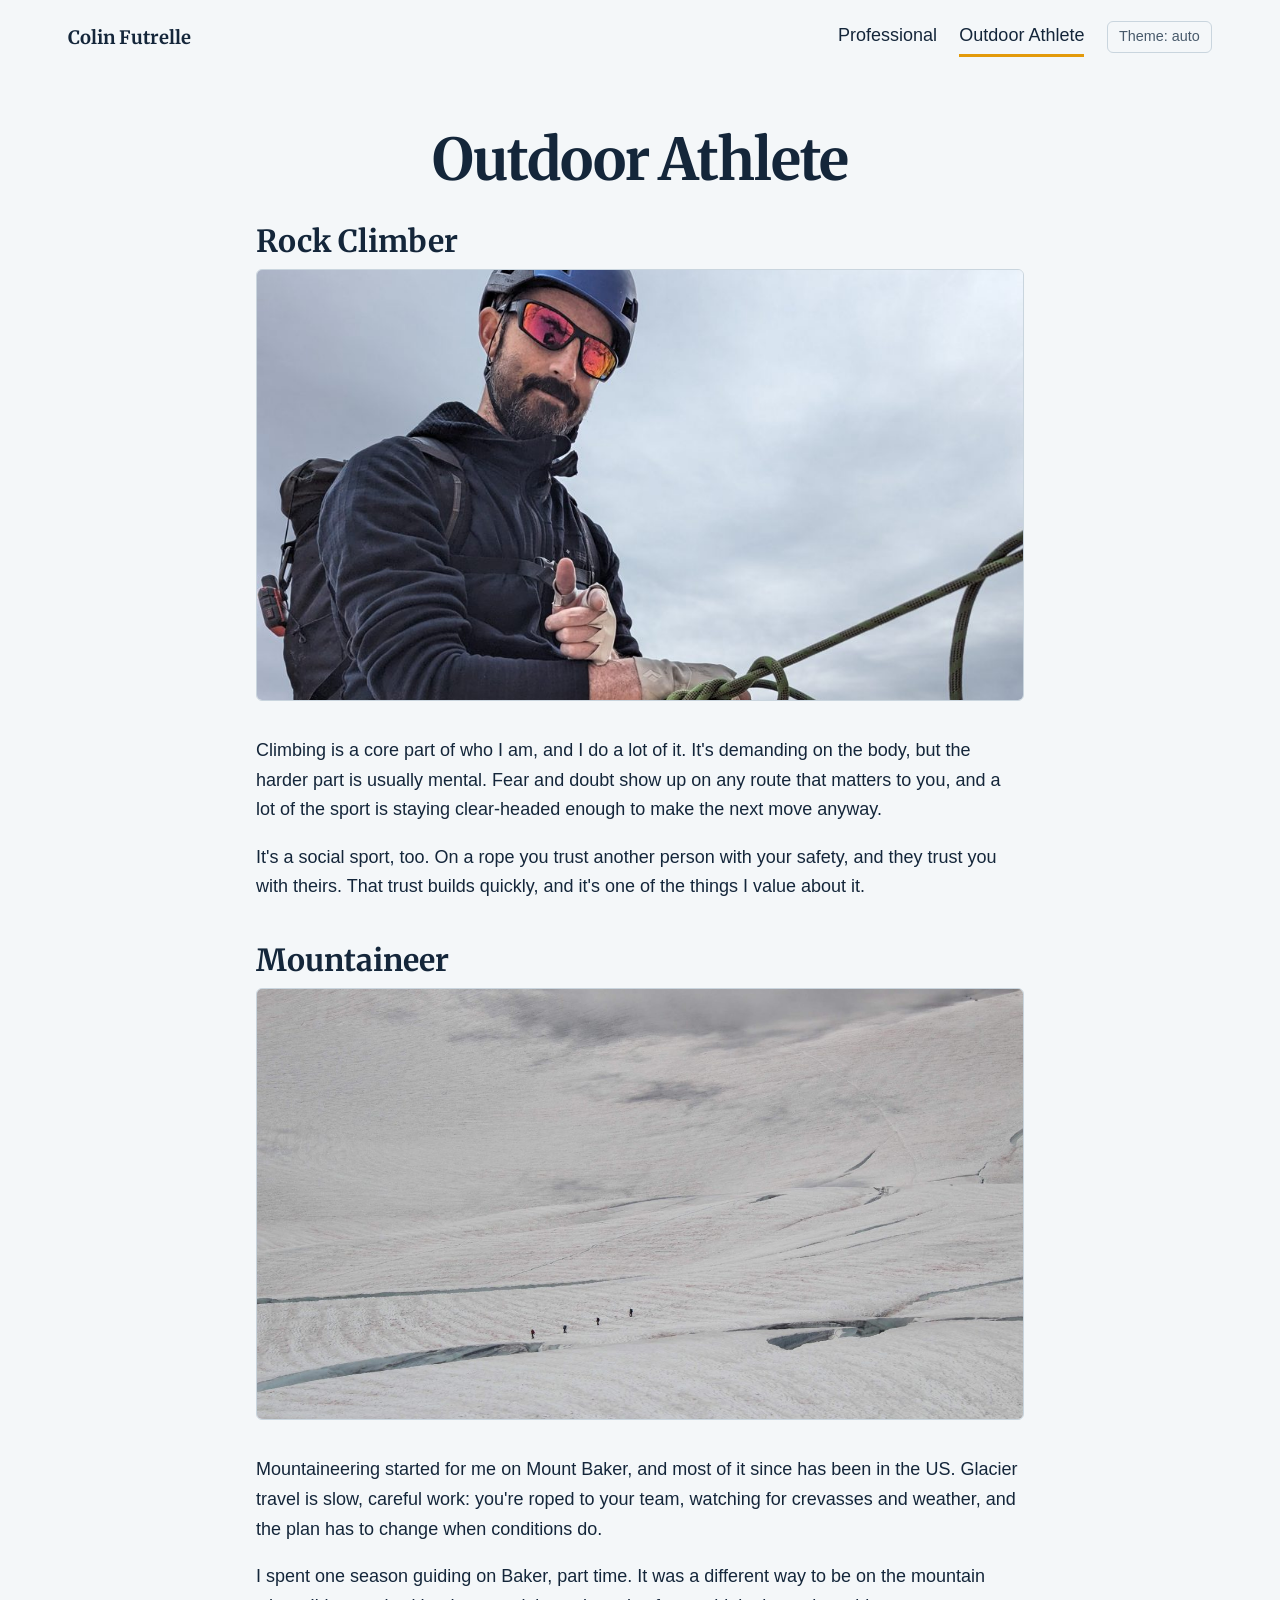
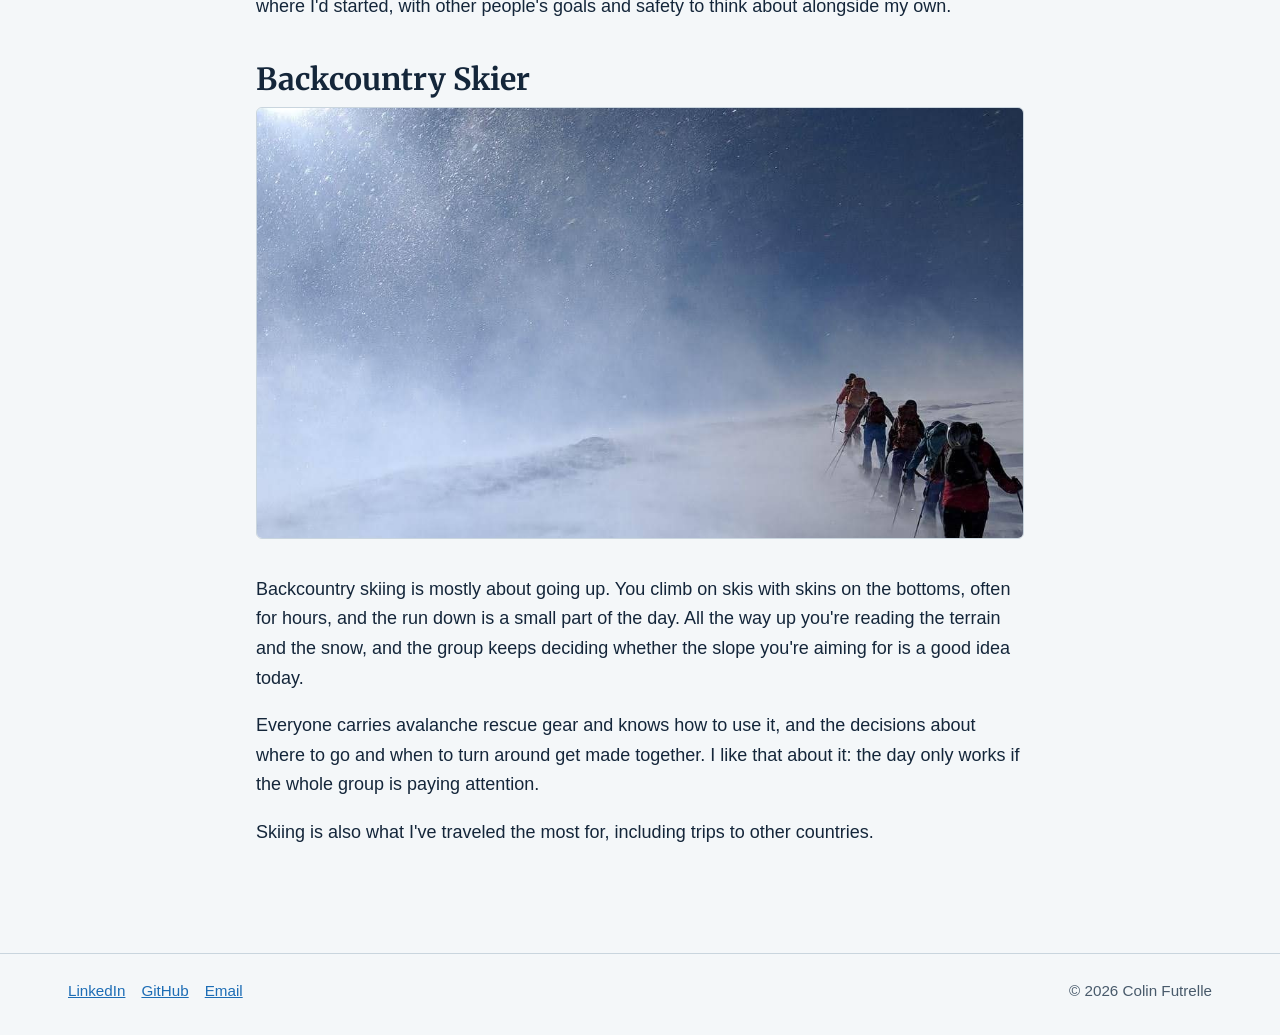
==== outdoor-athlete.html @ ba6f34a0 "New Consolidated Page" ====
<!doctype html><html lang="en"><head><meta charset="utf-8"><meta name="viewport" content="width=device-width,initial-scale=1">
<title>Outdoor Athlete | Colin Futrelle</title><meta name="description" content="Colin Futrelle on rock climbing, mountaineering, and backcountry skiing."><meta name="color-scheme" content="light dark"><meta name="theme-color" content="#14263A">
<meta property="og:title" content="Outdoor Athlete | Colin Futrelle"><meta property="og:description" content="Colin Futrelle on rock climbing, mountaineering, and backcountry skiing."><meta property="og:type" content="website">
<link rel="preconnect" href="https://fonts.googleapis.com"><link rel="preconnect" href="https://fonts.gstatic.com" crossorigin><link rel="stylesheet" href="https://fonts.googleapis.com/css2?family=Merriweather:wght@400;700&display=swap">
<link rel="stylesheet" href="style.css"></head><body>
<header><div class="wrap"><a class="brand" href="index.html">Colin Futrelle</a>
<nav aria-label="Main"><a href="professional.html">Professional</a><a href="outdoor-athlete.html" aria-current="page">Outdoor Athlete</a><button class="theme" type="button">Theme: auto</button></nav></div></header>
<main class="page wrap"><div class="intro">
<h1 style="font-size:clamp(2.2rem,6vw,3.6rem)">Outdoor Athlete</h1>

<h2 style="margin-top:2rem">Rock Climber</h2>
<img class="story-hero" src="climbing.jpg" alt="Colin in a blue helmet and mirrored sunglasses on a high belay, pointing at the camera, with a stack of rope and a desert valley below" style="object-position:50% 20%">
<div class="prose"><p>Climbing is a core part of who I am, and I do a lot of it. It's demanding on the body, but the harder part is usually mental. Fear and doubt show up on any route that matters to you, and a lot of the sport is staying clear-headed enough to make the next move anyway.</p>
<p>It's a social sport, too. On a rope you trust another person with your safety, and they trust you with theirs. That trust builds quickly, and it's one of the things I value about it.</p></div>

<h2 style="margin-top:2.5rem">Mountaineer</h2>
<img class="story-hero" src="glacier-team.jpg" alt="A roped team of climbers crossing a snowfield below cloud-covered peaks, crevasses visible nearby" style="object-position:50% 70%">
<div class="prose"><p>Mountaineering started for me on Mount Baker, and most of it since has been in the US. Glacier travel is slow, careful work: you're roped to your team, watching for crevasses and weather, and the plan has to change when conditions do.</p>
<p>I spent one season guiding on Baker, part time. It was a different way to be on the mountain where I'd started, with other people's goals and safety to think about alongside my own.</p></div>

<h2 style="margin-top:2.5rem">Backcountry Skier</h2>
<img class="story-hero" src="ski-team.jpg" alt="A line of backcountry skiers ascending a wind-blown ridge in bright sun and blowing snow" style="object-position:75% 45%">
<div class="prose"><p>Backcountry skiing is mostly about going up. You climb on skis with skins on the bottoms, often for hours, and the run down is a small part of the day. All the way up you're reading the terrain and the snow, and the group keeps deciding whether the slope you're aiming for is a good idea today.</p>
<p>Everyone carries avalanche rescue gear and knows how to use it, and the decisions about where to go and when to turn around get made together. I like that about it: the day only works if the whole group is paying attention.</p>
<p>Skiing is also what I've traveled the most for, including trips to other countries.</p></div>
</div></main>
<footer><div class="wrap"><div><a href="https://www.linkedin.com/in/colinfutrelle">LinkedIn</a><a href="https://github.com/Vehementrr">GitHub</a><a href="mailto:cefutrelle@gmail.com">Email</a></div><div>&copy; 2026 Colin Futrelle</div></div></footer>
<script src="site.js"></script></body></html>
---- style.css ----
:root{--bg:#F4F7F9;--ink:#14263A;--mut:#485A6B;--acc:#1D6DB5;--hi:#E39A0B;--line:#C9D5DE;--card:#FFF}
@media(prefers-color-scheme:dark){:root:not([data-theme=light]){--bg:#0F1B27;--ink:#E7EEF4;--mut:#A3B3C2;--acc:#6DB2EE;--hi:#F2B441;--line:#2B3D4E;--card:#162636}}
:root[data-theme=dark]{--bg:#0F1B27;--ink:#E7EEF4;--mut:#A3B3C2;--acc:#6DB2EE;--hi:#F2B441;--line:#2B3D4E;--card:#162636}
*{box-sizing:border-box}
body{margin:0;background:var(--bg);color:var(--ink);font:18px/1.65 Arial,Helvetica,sans-serif}
a{color:var(--acc)}a:focus-visible,button:focus-visible{outline:3px solid var(--hi);outline-offset:3px}
.wrap{max-width:74rem;margin:0 auto;padding:0 1.25rem}
header .wrap{display:flex;flex-wrap:wrap;gap:.75rem 2rem;align-items:center;justify-content:space-between;padding-top:1.1rem;padding-bottom:1.1rem}
.brand{font:700 1.15rem "Merriweather",serif;color:var(--ink);text-decoration:none}
nav{display:flex;flex-wrap:wrap;gap:.25rem 1.4rem;align-items:center}
nav a{color:var(--ink);text-decoration:none;padding:.2rem 0;border-bottom:3px solid transparent}
nav a:hover,nav a[aria-current]{border-color:var(--hi)}
button.theme{font:inherit;font-size:.9rem;background:none;color:var(--mut);border:1px solid var(--line);border-radius:6px;padding:.2rem .7rem;cursor:pointer}
.hero{background:repeating-radial-gradient(ellipse at 88% 15%,transparent 0 26px,var(--line) 26px 27px);border-bottom:1px solid var(--line)}
.hero .wrap{padding-top:5rem;padding-bottom:5rem}
h1{font:700 clamp(2.6rem,8vw,5rem)/1.05 "Merriweather",serif;margin:0 0 .6rem;letter-spacing:-.02em}
.hero p.sub{font-size:1.3rem;color:var(--mut);margin:0;border-left:5px solid var(--hi);padding-left:1rem}
h2{font:700 1.9rem/1.2 "Merriweather",serif;margin:0 0 .6rem}
h3{font:700 1.15rem/1.3 "Merriweather",serif;margin:0}
.row{display:grid;grid-template-columns:minmax(0,1fr) minmax(0,1.3fr);gap:2.5rem;align-items:center;padding:3.5rem 0;border-bottom:1px solid var(--line)}
figure{margin:0;min-width:0}
.ph{aspect-ratio:4/3;border:1px solid var(--line);border-radius:4px;display:grid;place-items:center;color:var(--mut);font-size:.9rem;background:repeating-radial-gradient(circle at 30% 70%,var(--card) 0 14px,var(--line) 14px 15px)}
.ph span{background:var(--bg);padding:.15rem .6rem;border-radius:4px}
.prose{max-width:40rem}.prose p{margin:0 0 1.1rem}
main.page{padding-top:3.5rem;padding-bottom:3.5rem}
.gal{display:grid;grid-template-columns:repeat(auto-fit,minmax(14rem,1fr));gap:1rem;margin:2.5rem 0}
.job{padding:1.1rem 0 1.1rem 1.4rem;border-left:3px solid var(--line);position:relative}
.job:before{content:"";position:absolute;left:-8px;top:1.55rem;width:13px;height:13px;border-radius:50%;background:var(--acc)}
.job small{color:var(--mut);display:block}.job p{margin:.4rem 0 0;max-width:40rem}
.tags{display:flex;flex-wrap:wrap;gap:.5rem;padding:0;list-style:none}
.tags li{border:1px solid var(--line);border-radius:999px;padding:.15rem .8rem;font-size:.95rem}
footer{border-top:1px solid var(--line);margin-top:2rem}
footer .wrap{display:flex;flex-wrap:wrap;gap:.5rem 2rem;justify-content:space-between;padding-top:1.5rem;padding-bottom:2rem;color:var(--mut);font-size:.95rem}
footer a{margin-right:1rem}
blockquote{border-left:4px solid var(--acc);margin:1.4rem 0;padding:.1rem 0 .1rem 1.3rem;max-width:40rem}
blockquote p{margin:0 0 .5rem;font-style:italic}
blockquote footer{font-size:.92rem;color:var(--mut);margin:0}
@media(max-width:44rem){.row{grid-template-columns:minmax(0,1fr);gap:1.2rem}}
.crop{width:100%;max-width:100%;height:auto;aspect-ratio:4/3;object-fit:cover;object-position:50% 10%;border-radius:4px;border:1px solid var(--line);display:block}
.story-hero{width:100%;aspect-ratio:16/9;object-fit:cover;border-radius:6px;border:1px solid var(--line);display:block;margin:0 0 2.2rem}
.intro{max-width:48rem;margin:0 auto}
.intro h1{text-align:center;margin-bottom:1.6rem}
.intro .prose{max-width:none}

.hero-img{width:100%;height:auto;aspect-ratio:4/5;object-fit:cover;object-position:50% 12%;border-radius:4px;display:block}
.split{display:grid;grid-template-columns:minmax(0,15rem) minmax(0,1fr);gap:2rem;align-items:start;margin-top:1rem}
@media(max-width:44rem){.split{grid-template-columns:1fr;gap:1.5rem}.hero-img{max-width:15rem}}
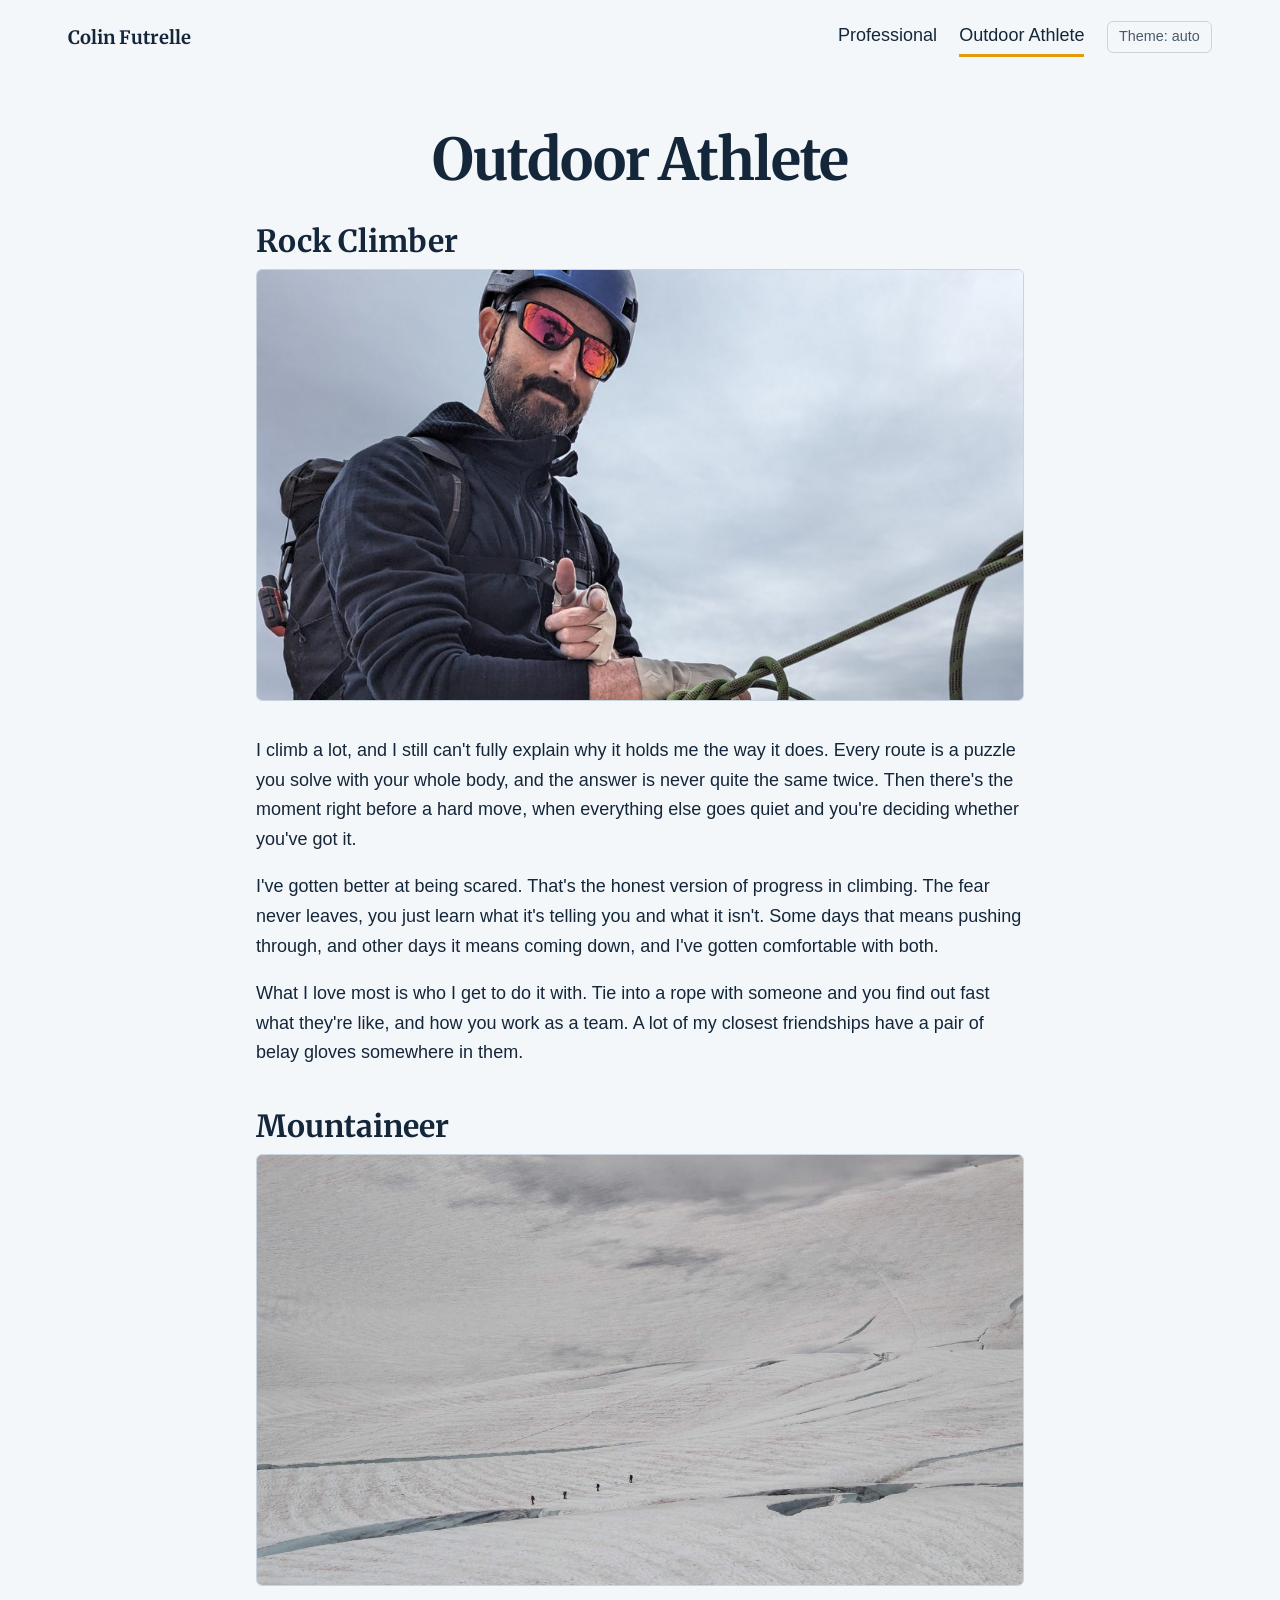
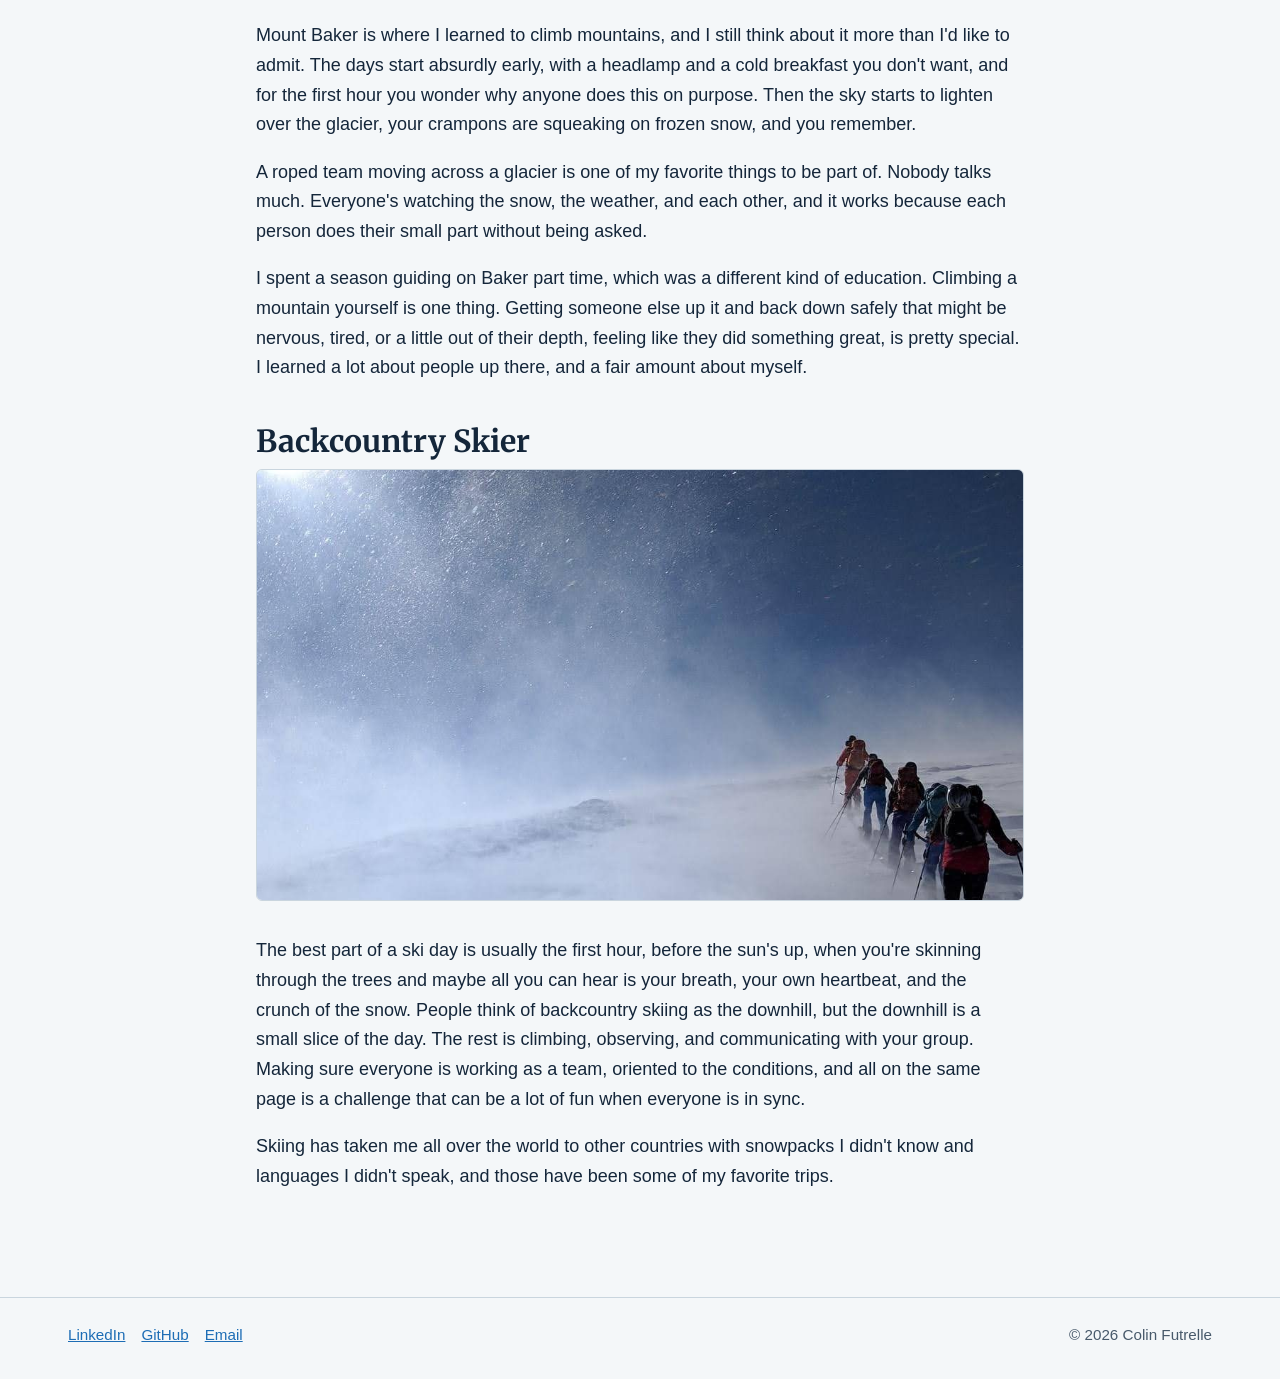
==== commit 3d808ee5: "update outdoor athlete text" ====
--- a/outdoor-athlete.html
+++ b/outdoor-athlete.html
@@ -10,19 +10,20 @@
 
 <h2 style="margin-top:2rem">Rock Climber</h2>
 <img class="story-hero" src="climbing.jpg" alt="Colin in a blue helmet and mirrored sunglasses on a high belay, pointing at the camera, with a stack of rope and a desert valley below" style="object-position:50% 20%">
-<div class="prose"><p>Climbing is a core part of who I am, and I do a lot of it. It's demanding on the body, but the harder part is usually mental. Fear and doubt show up on any route that matters to you, and a lot of the sport is staying clear-headed enough to make the next move anyway.</p>
-<p>It's a social sport, too. On a rope you trust another person with your safety, and they trust you with theirs. That trust builds quickly, and it's one of the things I value about it.</p></div>
+<div class="prose"><p>I climb a lot, and I still can't fully explain why it holds me the way it does. Every route is a puzzle you solve with your whole body, and the answer is never quite the same twice. Then there's the moment right before a hard move, when everything else goes quiet and you're deciding whether you've got it.</p>
+<p>I've gotten better at being scared. That's the honest version of progress in climbing. The fear never leaves, you just learn what it's telling you and what it isn't. Some days that means pushing through, and other days it means coming down, and I've gotten comfortable with both.</p>
+<p>What I love most is who I get to do it with. Tie into a rope with someone and you find out fast what they're like, and how you work as a team. A lot of my closest friendships have a pair of belay gloves somewhere in them.</p></div>
 
 <h2 style="margin-top:2.5rem">Mountaineer</h2>
 <img class="story-hero" src="glacier-team.jpg" alt="A roped team of climbers crossing a snowfield below cloud-covered peaks, crevasses visible nearby" style="object-position:50% 70%">
-<div class="prose"><p>Mountaineering started for me on Mount Baker, and most of it since has been in the US. Glacier travel is slow, careful work: you're roped to your team, watching for crevasses and weather, and the plan has to change when conditions do.</p>
-<p>I spent one season guiding on Baker, part time. It was a different way to be on the mountain where I'd started, with other people's goals and safety to think about alongside my own.</p></div>
+<div class="prose"><p>Mount Baker is where I learned to climb mountains, and I still think about it more than I'd like to admit. The days start absurdly early, with a headlamp and a cold breakfast you don't want, and for the first hour you wonder why anyone does this on purpose. Then the sky starts to lighten over the glacier, your crampons are squeaking on frozen snow, and you remember.</p>
+<p>A roped team moving across a glacier is one of my favorite things to be part of. Nobody talks much. Everyone's watching the snow, the weather, and each other, and it works because each person does their small part without being asked.</p>
+<p>I spent a season guiding on Baker part time, which was a different kind of education. Climbing a mountain yourself is one thing. Getting someone else up it and back down safely that might be nervous, tired, or a little out of their depth, feeling like they did something great, is pretty special. I learned a lot about people up there, and a fair amount about myself.</p></div>
 
 <h2 style="margin-top:2.5rem">Backcountry Skier</h2>
 <img class="story-hero" src="ski-team.jpg" alt="A line of backcountry skiers ascending a wind-blown ridge in bright sun and blowing snow" style="object-position:75% 45%">
-<div class="prose"><p>Backcountry skiing is mostly about going up. You climb on skis with skins on the bottoms, often for hours, and the run down is a small part of the day. All the way up you're reading the terrain and the snow, and the group keeps deciding whether the slope you're aiming for is a good idea today.</p>
-<p>Everyone carries avalanche rescue gear and knows how to use it, and the decisions about where to go and when to turn around get made together. I like that about it: the day only works if the whole group is paying attention.</p>
-<p>Skiing is also what I've traveled the most for, including trips to other countries.</p></div>
+<div class="prose"><p>The best part of a ski day is usually the first hour, before the sun's up, when you're skinning through the trees and maybe all you can hear is your breath, your own heartbeat, and the crunch of the snow. People think of backcountry skiing as the downhill, but the downhill is a small slice of the day. The rest is climbing, observing, and communicating with your group. Making sure everyone is working as a team, oriented to the conditions, and all on the same page is a challenge that can be a lot of fun when everyone is in sync.</p>
+<p>Skiing has taken me all over the world to other countries with snowpacks I didn't know and languages I didn't speak, and those have been some of my favorite trips.</p></div>
 </div></main>
 <footer><div class="wrap"><div><a href="https://www.linkedin.com/in/colinfutrelle">LinkedIn</a><a href="https://github.com/Vehementrr">GitHub</a><a href="mailto:cefutrelle@gmail.com">Email</a></div><div>&copy; 2026 Colin Futrelle</div></div></footer>
 <script src="site.js"></script></body></html>
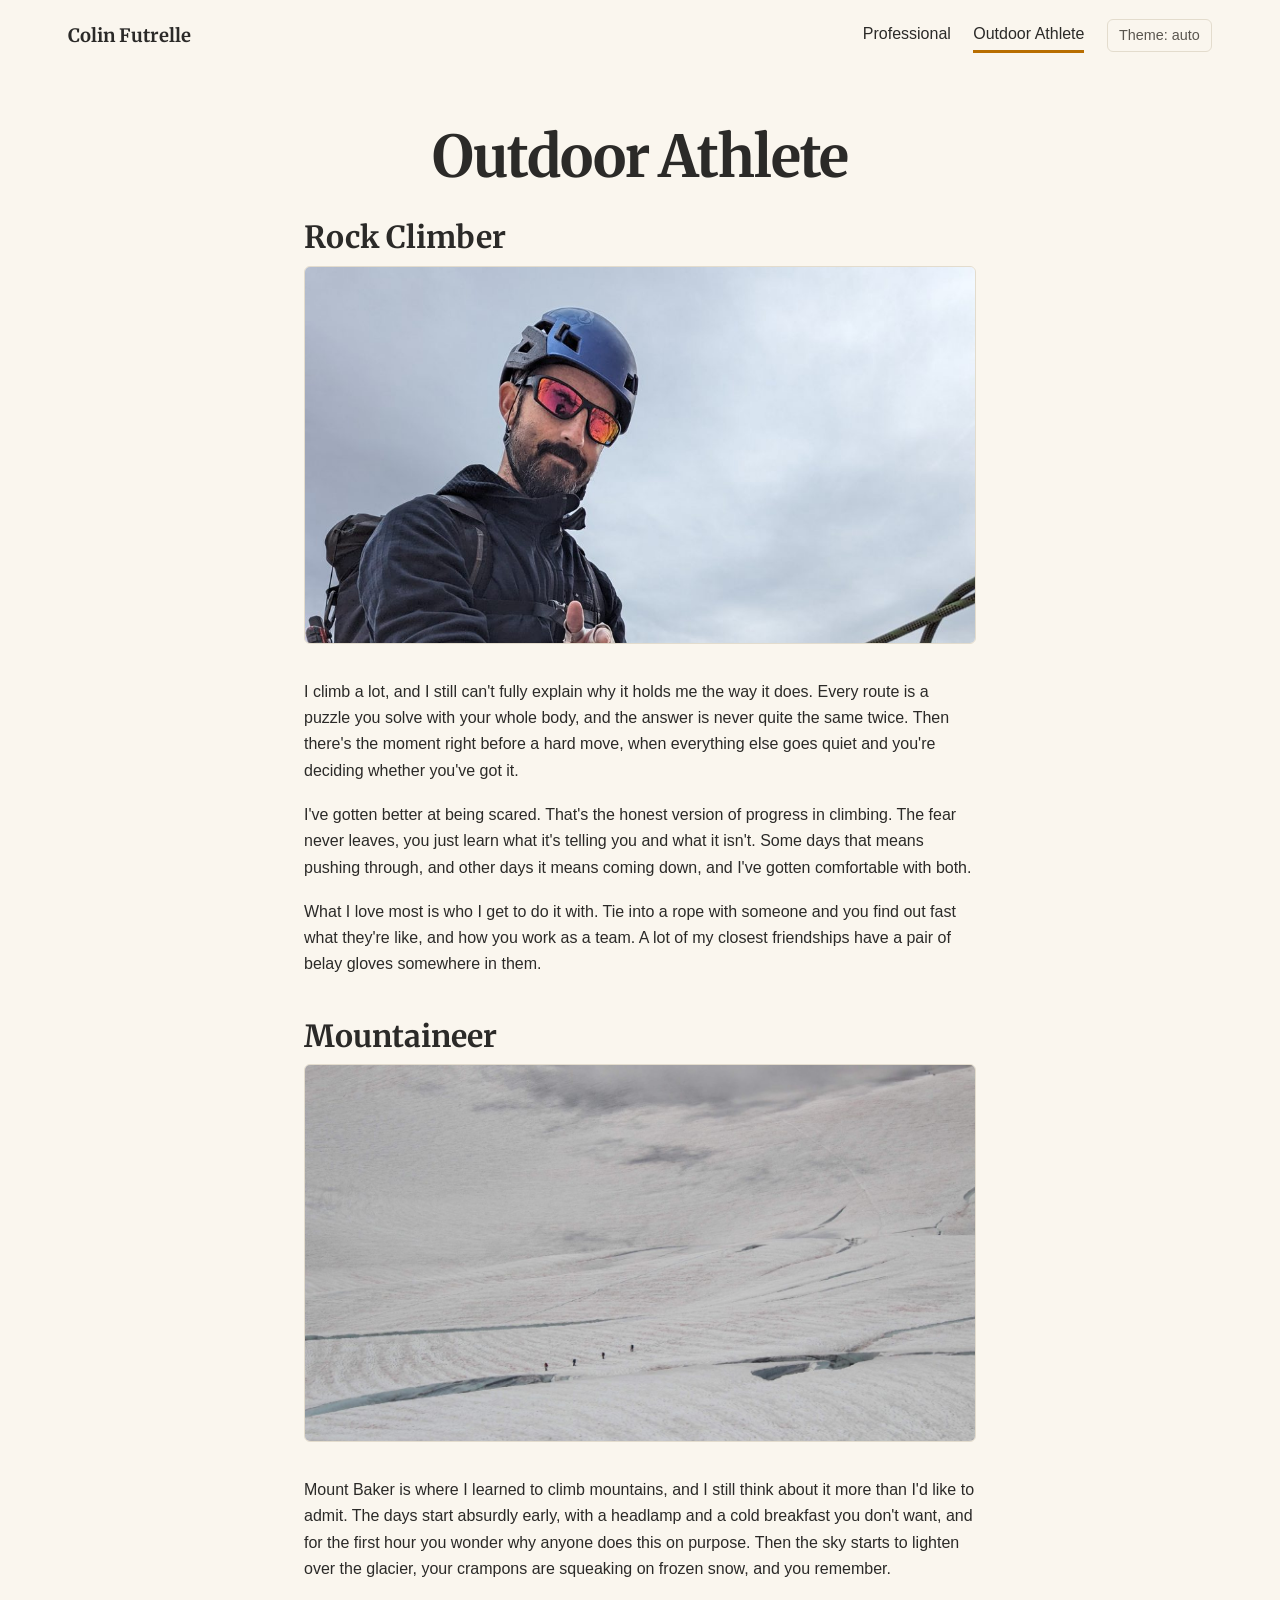
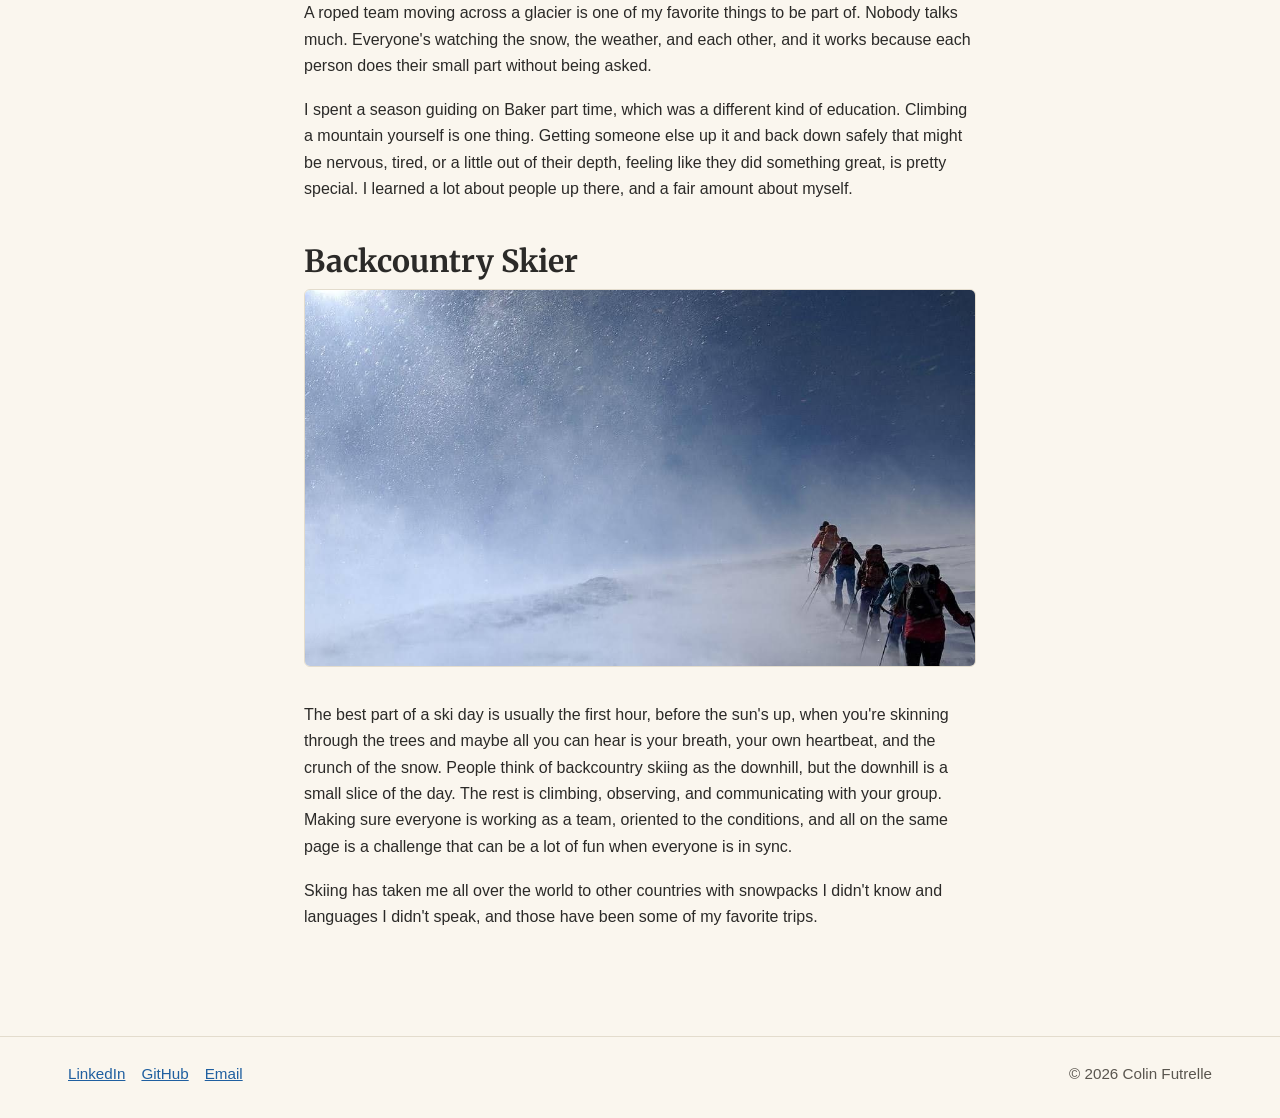
==== commit 9642bef5: "Fix climbing photo crop" ====
--- a/outdoor-athlete.html
+++ b/outdoor-athlete.html
@@ -9,7 +9,7 @@
 <h1 style="font-size:clamp(2.2rem,6vw,3.6rem)">Outdoor Athlete</h1>
 
 <h2 style="margin-top:2rem">Rock Climber</h2>
-<img class="story-hero" src="climbing.jpg" alt="Colin in a blue helmet and mirrored sunglasses on a high belay, pointing at the camera, with a stack of rope and a desert valley below" style="object-position:50% 20%">
+<img class="story-hero" src="climbing.jpg" alt="Colin in a blue helmet and mirrored sunglasses on a high belay, pointing at the camera, with a stack of rope and a desert valley below" style="object-position:50% 4%">
 <div class="prose"><p>I climb a lot, and I still can't fully explain why it holds me the way it does. Every route is a puzzle you solve with your whole body, and the answer is never quite the same twice. Then there's the moment right before a hard move, when everything else goes quiet and you're deciding whether you've got it.</p>
 <p>I've gotten better at being scared. That's the honest version of progress in climbing. The fear never leaves, you just learn what it's telling you and what it isn't. Some days that means pushing through, and other days it means coming down, and I've gotten comfortable with both.</p>
 <p>What I love most is who I get to do it with. Tie into a rope with someone and you find out fast what they're like, and how you work as a team. A lot of my closest friendships have a pair of belay gloves somewhere in them.</p></div>
--- a/style.css
+++ b/style.css
@@ -1,8 +1,8 @@
-:root{--bg:#F4F7F9;--ink:#14263A;--mut:#485A6B;--acc:#1D6DB5;--hi:#E39A0B;--line:#C9D5DE;--card:#FFF}
-@media(prefers-color-scheme:dark){:root:not([data-theme=light]){--bg:#0F1B27;--ink:#E7EEF4;--mut:#A3B3C2;--acc:#6DB2EE;--hi:#F2B441;--line:#2B3D4E;--card:#162636}}
-:root[data-theme=dark]{--bg:#0F1B27;--ink:#E7EEF4;--mut:#A3B3C2;--acc:#6DB2EE;--hi:#F2B441;--line:#2B3D4E;--card:#162636}
+:root{--bg:#FAF6EE;--ink:#2B2A28;--mut:#5A564F;--acc:#1F5FA0;--hi:#B86E00;--line:#E3DCCD;--card:#FFFDF8}
+@media(prefers-color-scheme:dark){:root:not([data-theme=light]){--bg:#1C2128;--ink:#CFD5DB;--mut:#9AA4AE;--acc:#7FB2E5;--hi:#E0A93B;--line:#303842;--card:#232A32}}
+:root[data-theme=dark]{--bg:#1C2128;--ink:#CFD5DB;--mut:#9AA4AE;--acc:#7FB2E5;--hi:#E0A93B;--line:#303842;--card:#232A32}
 *{box-sizing:border-box}
-body{margin:0;background:var(--bg);color:var(--ink);font:18px/1.65 Arial,Helvetica,sans-serif}
+body{margin:0;background:var(--bg);color:var(--ink);font:16px/1.65 Arial,Helvetica,sans-serif}
 a{color:var(--acc)}a:focus-visible,button:focus-visible{outline:3px solid var(--hi);outline-offset:3px}
 .wrap{max-width:74rem;margin:0 auto;padding:0 1.25rem}
 header .wrap{display:flex;flex-wrap:wrap;gap:.75rem 2rem;align-items:center;justify-content:space-between;padding-top:1.1rem;padding-bottom:1.1rem}
@@ -38,10 +38,11 @@
 @media(max-width:44rem){.row{grid-template-columns:minmax(0,1fr);gap:1.2rem}}
 .crop{width:100%;max-width:100%;height:auto;aspect-ratio:4/3;object-fit:cover;object-position:50% 10%;border-radius:4px;border:1px solid var(--line);display:block}
 .story-hero{width:100%;aspect-ratio:16/9;object-fit:cover;border-radius:6px;border:1px solid var(--line);display:block;margin:0 0 2.2rem}
-.intro{max-width:48rem;margin:0 auto}
+.intro{max-width:42rem;margin:0 auto}
 .intro h1{text-align:center;margin-bottom:1.6rem}
 .intro .prose{max-width:none}
 
 .hero-img{width:100%;height:auto;aspect-ratio:4/5;object-fit:cover;object-position:50% 12%;border-radius:4px;display:block}
 .split{display:grid;grid-template-columns:minmax(0,15rem) minmax(0,1fr);gap:2rem;align-items:start;margin-top:1rem}
 @media(max-width:44rem){.split{grid-template-columns:1fr;gap:1.5rem}.hero-img{max-width:15rem}}
+
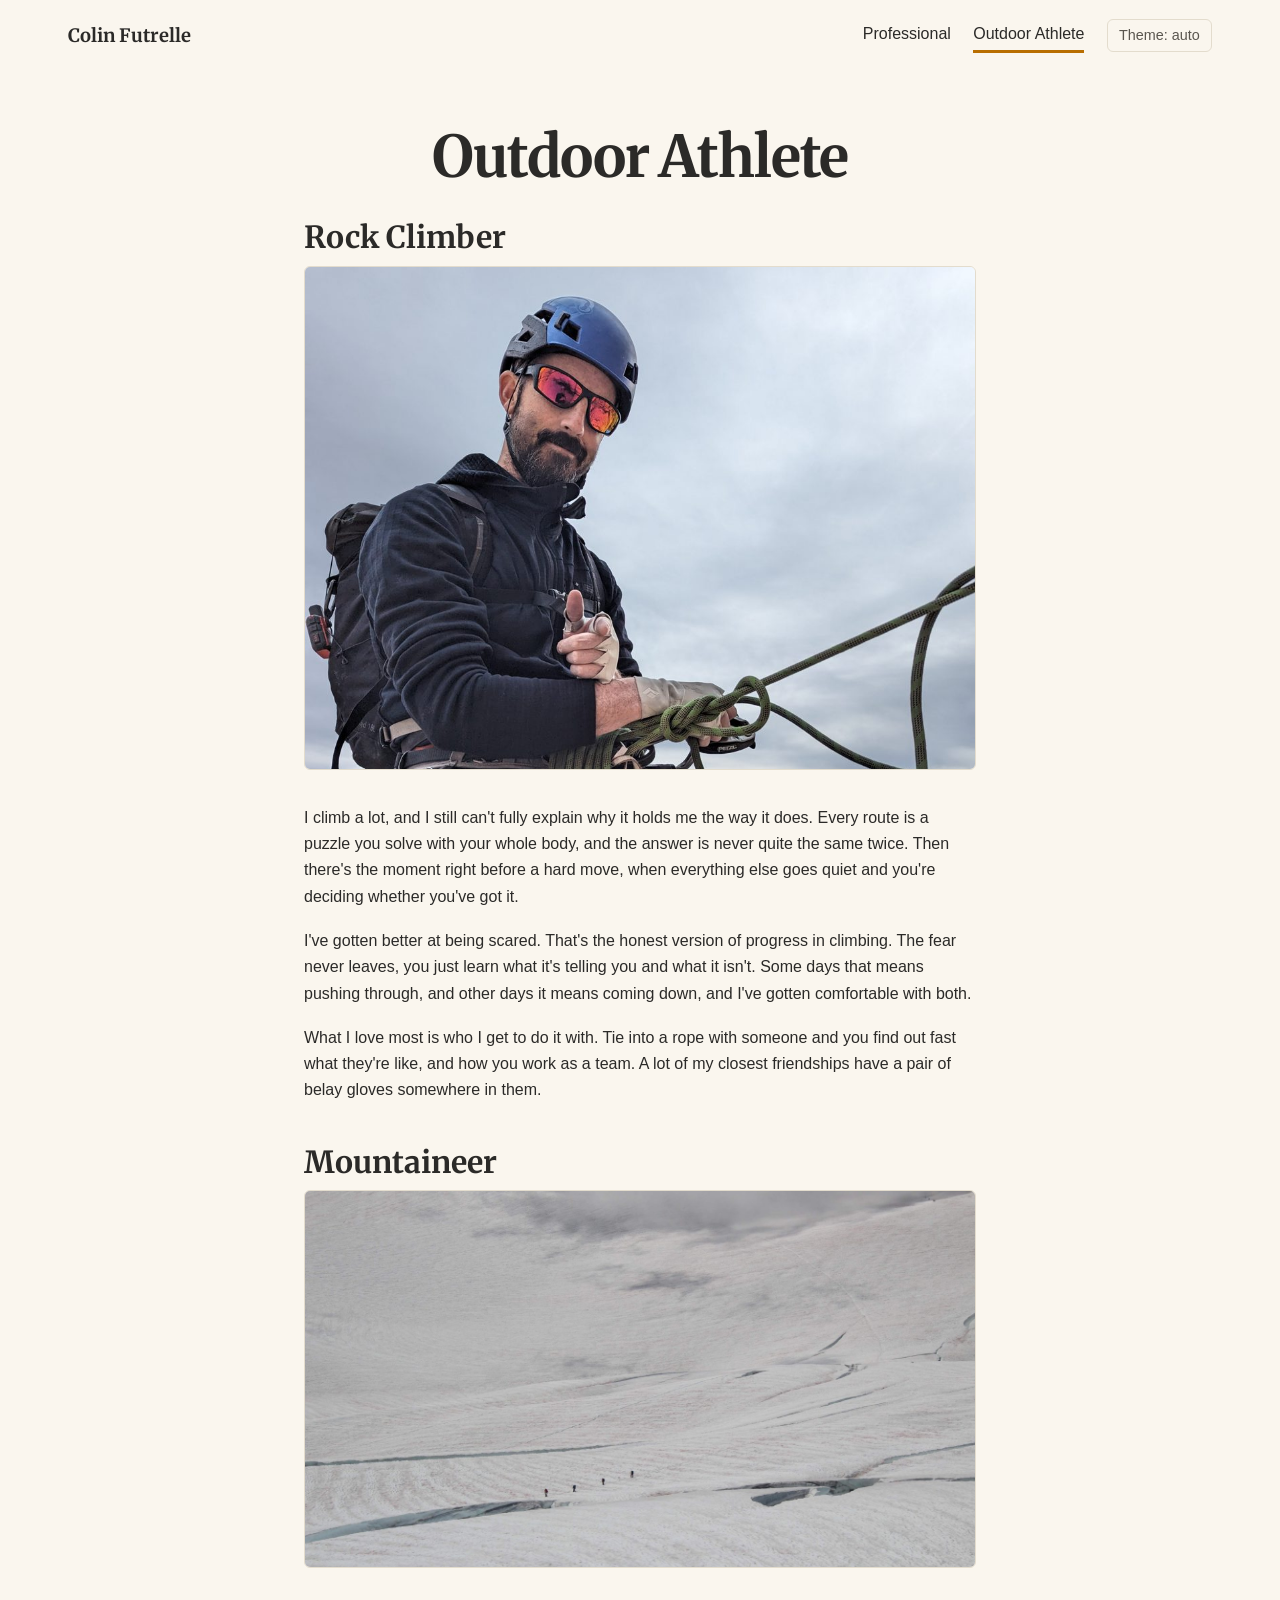
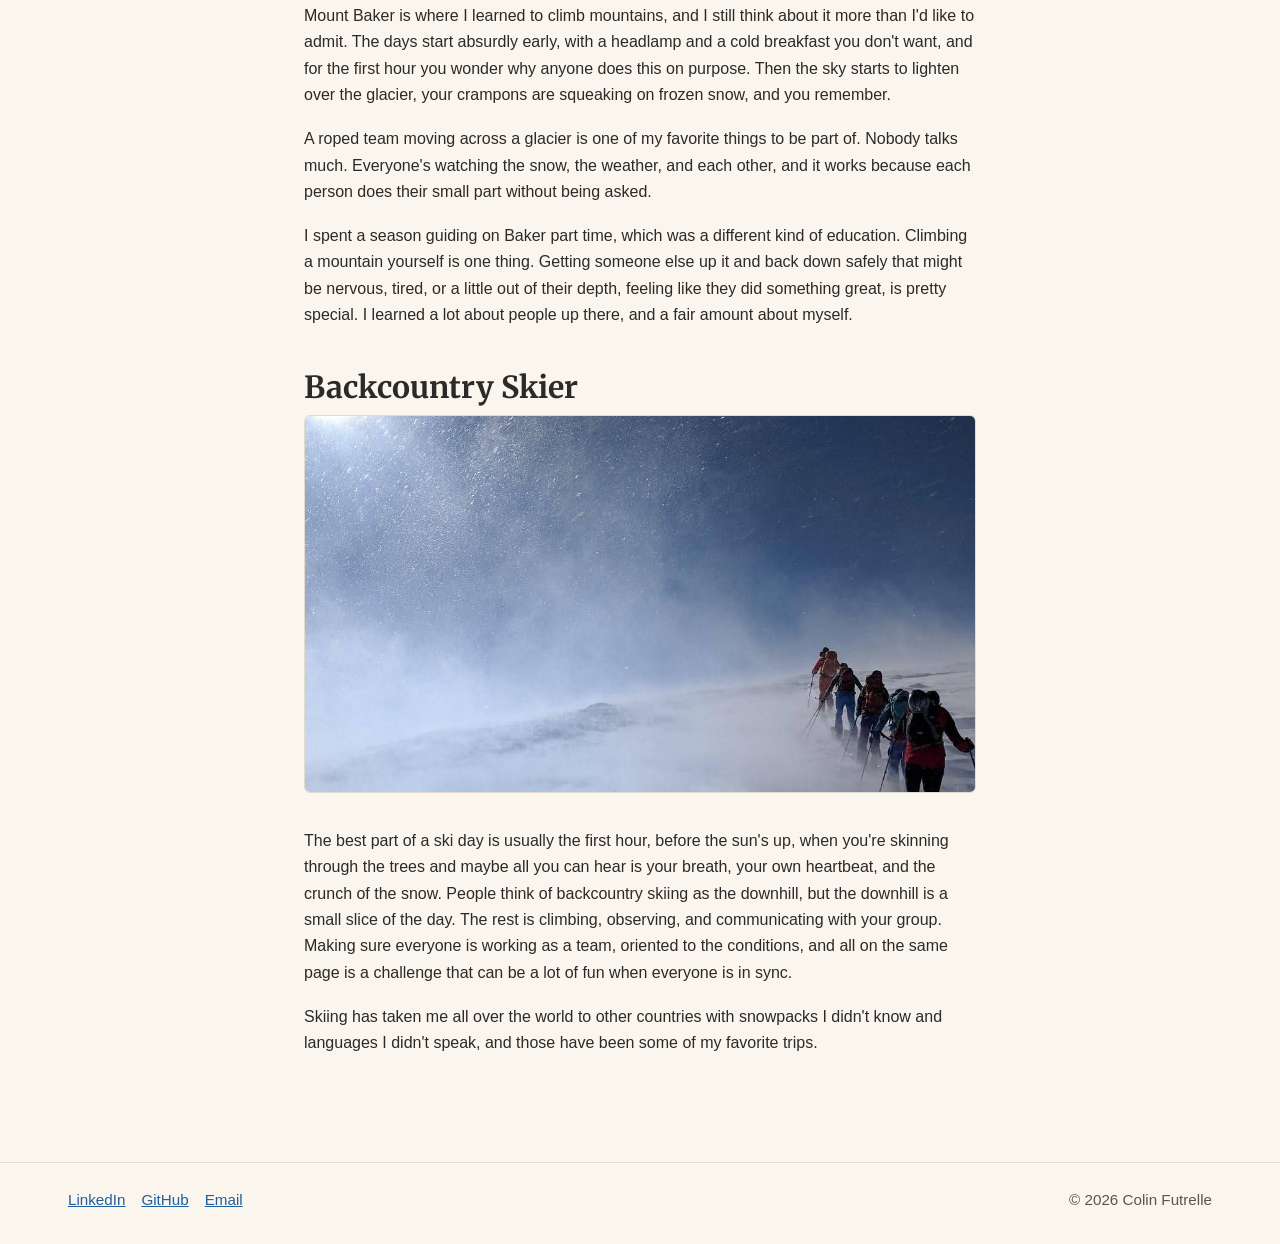
==== commit 4fa8cddf: "Reframe climbing photo" ====
--- a/outdoor-athlete.html
+++ b/outdoor-athlete.html
@@ -9,7 +9,7 @@
 <h1 style="font-size:clamp(2.2rem,6vw,3.6rem)">Outdoor Athlete</h1>
 
 <h2 style="margin-top:2rem">Rock Climber</h2>
-<img class="story-hero" src="climbing.jpg" alt="Colin in a blue helmet and mirrored sunglasses on a high belay, pointing at the camera, with a stack of rope and a desert valley below" style="object-position:50% 4%">
+<img class="story-hero" src="climbing.jpg" alt="Colin in a blue helmet and mirrored sunglasses on a high belay, pointing at the camera, with a stack of rope and a desert valley below" style="aspect-ratio:4/3;object-position:50% 8%">
 <div class="prose"><p>I climb a lot, and I still can't fully explain why it holds me the way it does. Every route is a puzzle you solve with your whole body, and the answer is never quite the same twice. Then there's the moment right before a hard move, when everything else goes quiet and you're deciding whether you've got it.</p>
 <p>I've gotten better at being scared. That's the honest version of progress in climbing. The fear never leaves, you just learn what it's telling you and what it isn't. Some days that means pushing through, and other days it means coming down, and I've gotten comfortable with both.</p>
 <p>What I love most is who I get to do it with. Tie into a rope with someone and you find out fast what they're like, and how you work as a team. A lot of my closest friendships have a pair of belay gloves somewhere in them.</p></div>
